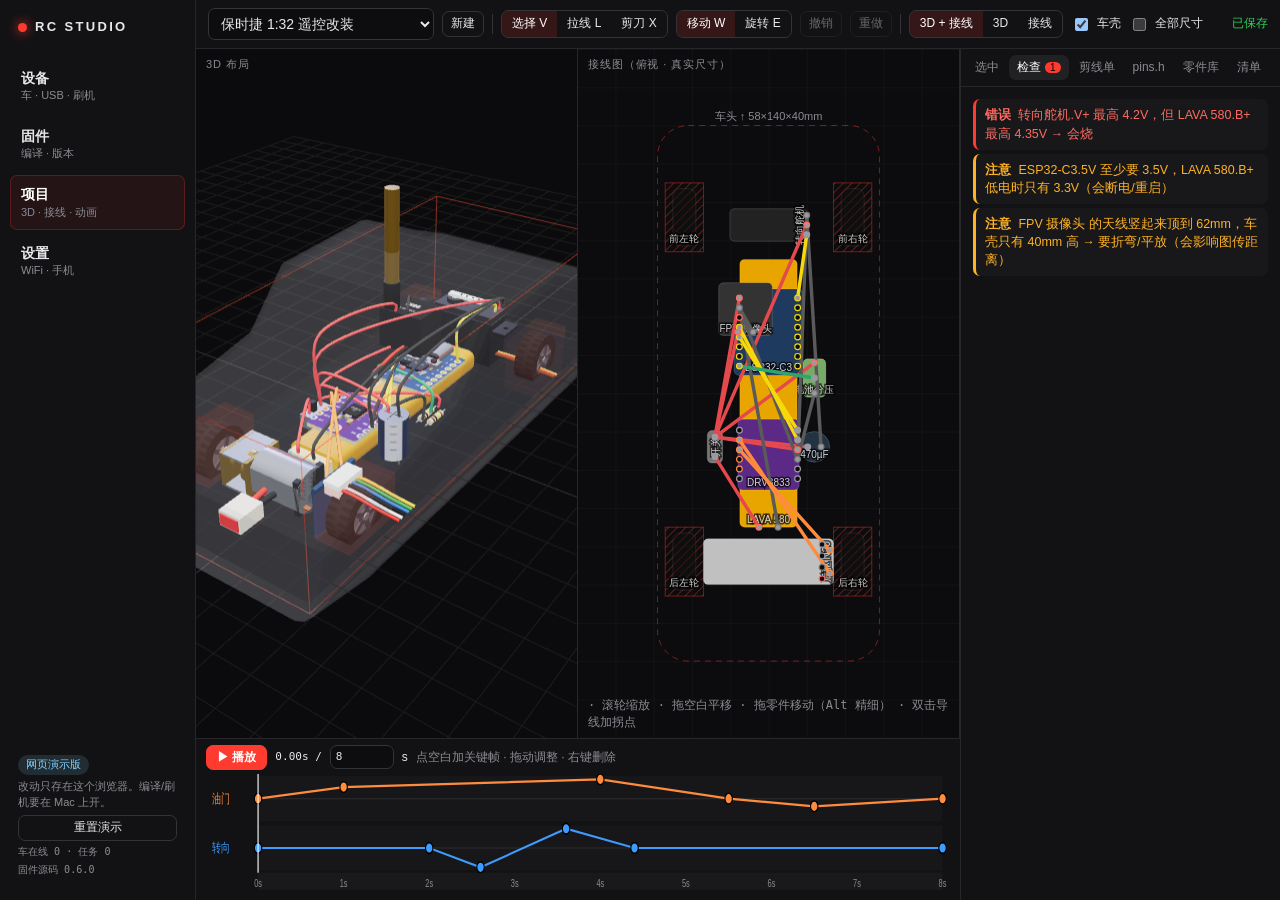
==== studio/index.html @ 54a803bc "site" ====
<!doctype html>
<html lang="zh">
<head>
<meta charset="utf-8">
<meta name="viewport" content="width=device-width, initial-scale=1">
<title>RC Studio</title>
<link rel="icon" href="data:image/svg+xml,<svg xmlns='http://www.w3.org/2000/svg' viewBox='0 0 32 32'><rect width='32' height='32' rx='6' fill='%23111'/><path d='M6 20h20l-3-7H10z' fill='%23ff3b30'/><circle cx='11' cy='22' r='3' fill='%23eee'/><circle cx='22' cy='22' r='3' fill='%23eee'/></svg>">
  <script type="module" crossorigin src="./assets/index-C6QKulaA.js"></script>
  <link rel="stylesheet" crossorigin href="./assets/index-D4DZ9nVJ.css">
</head>
<body><div id="root"></div></body>
</html>
---- studio/assets/index-D4DZ9nVJ.css ----
:root{--bg: #0a0a0b;--panel: #121214;--panel2: #18181b;--line: #26262b;--line2: #33333a;--text: #e8e8ea;--dim: #8b8b93;--red: #ff3b30;--amber: #ffb224;--green: #30d158;--blue: #3e9bff;--mono: ui-monospace, "SF Mono", Menlo, monospace;color-scheme:dark}*{box-sizing:border-box}html,body,#root{height:100%;margin:0}body{background:var(--bg);color:var(--text);font:14px/1.45 -apple-system,BlinkMacSystemFont,PingFang SC,Helvetica Neue,sans-serif}code,.mono{font-family:var(--mono);font-size:.92em}code{background:#ffffff10;padding:1px 5px;border-radius:4px}.dim{color:var(--dim)}.small{font-size:12px}.okc{color:var(--green)}.break{word-break:break-all}.grow{flex:1}button{font:inherit;color:var(--text);background:#2a2a30;border:1px solid var(--line2);border-radius:7px;padding:6px 12px;cursor:pointer;white-space:nowrap}button:hover:not(:disabled){border-color:#55555f}button:disabled{opacity:.4;cursor:default}button.primary{background:var(--red);border-color:var(--red);color:#fff;font-weight:600}button.ghost{background:transparent}button.danger{background:transparent;border-color:#ff3b3066;color:#ff6b61}button.xs{padding:3px 8px;font-size:12px}input,select{font:inherit;color:var(--text);background:#0d0d0f;border:1px solid var(--line2);border-radius:7px;padding:6px 8px;min-width:0}input:focus,select:focus{outline:2px solid #ff3b3055;border-color:var(--red)}input.tiny{width:64px;padding:3px 5px}label.check{display:inline-flex;align-items:center;gap:6px}.shell{display:grid;grid-template-columns:196px 1fr;height:100%}.side{background:var(--panel);border-right:1px solid var(--line);display:flex;flex-direction:column;padding:14px 10px;gap:4px}.brand{font-weight:800;letter-spacing:.18em;font-size:13px;padding:4px 8px 18px;display:flex;align-items:center;gap:8px}.brand .dot{width:9px;height:9px;border-radius:50%;background:var(--red);box-shadow:0 0 12px var(--red)}.tab{text-align:left;background:transparent;border:1px solid transparent;display:flex;flex-direction:column;padding:8px 10px}.tab b{font-weight:600}.tab small{color:var(--dim);font-size:11px}.tab.on{background:#ff3b3014;border-color:#ff3b3040}.tab.on b{color:#fff}.side-foot{margin-top:auto;display:flex;flex-direction:column;gap:4px;padding:8px;font-size:11px}.pill{font-size:11px;padding:2px 8px;border-radius:99px;width:fit-content}.pill.ok{background:#30d15820;color:var(--green)}.pill.bad{background:#ff3b3020;color:#ff6b61}.main{overflow:auto}.main.full{overflow:hidden}.empty{display:grid;place-items:center;height:100%;color:var(--dim);gap:10px}.page{max-width:1180px;padding:26px 32px 60px}.ph h1{margin:0 0 4px;font-size:24px;letter-spacing:-.01em}.ph p{margin:0 0 18px;max-width:760px}section{margin:26px 0}h2{font-size:13px;text-transform:uppercase;letter-spacing:.12em;color:var(--dim);margin:0 0 10px;display:flex;align-items:center;gap:10px;font-weight:600}.count{background:#ffffff12;color:var(--text);padding:0 7px;border-radius:99px;font-size:11px;letter-spacing:0}.grid{display:grid;grid-template-columns:repeat(auto-fill,minmax(330px,1fr));gap:12px}.card{background:var(--panel);border:1px solid var(--line);border-radius:12px;padding:14px;display:flex;flex-direction:column;gap:10px}.card.narrow{max-width:620px}.card.warn,.warn{color:var(--amber)}.card.warn{border-color:#ffb22440;background:#ffb2240a}.empty-card{color:var(--dim)}.car.off{opacity:.5}.car-top{display:flex;align-items:center;justify-content:space-between;gap:8px}.carno{font:800 26px/1 var(--mono);letter-spacing:-.02em}.kv{display:grid;grid-template-columns:64px 1fr;gap:3px 10px;margin:0;font-size:13px}.kv dt{color:var(--dim)}.kv dd{margin:0;overflow:hidden;text-overflow:ellipsis}.row{display:flex;gap:8px;align-items:center}.row.wrap{flex-wrap:wrap}.row select{flex:1}.form{display:grid;grid-template-columns:1fr 1fr;gap:8px}.form label{display:flex;flex-direction:column;gap:3px;font-size:12px;color:var(--dim)}.card.narrow .form{grid-template-columns:1fr}.tag{font-size:11px;padding:1px 8px;border-radius:99px;background:#ffffff10;white-space:nowrap}.tag.running{background:#ffb22422;color:var(--amber)}.tag.done{background:#30d15822;color:var(--green)}.tag.failed{background:#ff3b3022;color:#ff6b61}.tag.cancelled{color:var(--dim)}.tag.warn{background:#ffb22422;color:var(--amber)}.tbl{width:100%;border-collapse:collapse;font-size:13px}.tbl th{text-align:left;color:var(--dim);font-weight:500;font-size:11px;text-transform:uppercase;letter-spacing:.06em;padding:6px 8px;border-bottom:1px solid var(--line)}.tbl td{padding:6px 8px;border-bottom:1px solid #ffffff08;vertical-align:top}.log{background:#060607;border:1px solid var(--line);border-radius:8px;padding:8px 10px;font:11.5px/1.5 var(--mono);max-height:300px;overflow:auto;margin:0;white-space:pre-wrap;color:#c8c8cc}.log.serial{max-height:220px}.jobs{display:flex;flex-direction:column;gap:6px}.job{background:var(--panel);border:1px solid var(--line);border-radius:10px;padding:8px 12px;display:flex;flex-direction:column;gap:6px}.job.failed{border-color:#ff3b3040}.job-head{display:flex;gap:10px;align-items:center;cursor:pointer}.job-title{flex:1}.bar{height:3px;background:#ffffff10;border-radius:3px;overflow:hidden}.bar i{display:block;height:100%;background:var(--red);transition:width .3s}.err{color:#ff6b61}.toast{position:fixed;bottom:20px;left:50%;transform:translate(-50%);background:#222226;border:1px solid var(--line2);padding:10px 16px;border-radius:10px;z-index:50;box-shadow:0 10px 30px #0008;max-width:80vw}.toast.bad{border-color:var(--red);color:#ffb3ae}.proj{display:flex;flex-direction:column;height:100vh}.ptool{display:flex;align-items:center;gap:8px;padding:8px 12px;border-bottom:1px solid var(--line);background:var(--panel);flex-wrap:wrap}.ptool .sep{width:1px;height:20px;background:var(--line2)}.seg{display:inline-flex;border:1px solid var(--line2);border-radius:7px;overflow:hidden}.seg button{border:0;border-radius:0;background:transparent;padding:4px 10px;font-size:12px}.seg button.on{background:#ff3b3026;color:#fff}.pbody{flex:1;display:grid;grid-template-columns:1fr 320px;grid-template-rows:1fr auto;min-height:0}.views{display:grid;grid-template-columns:1fr 1fr;min-height:0}.views.\33 d,.views.\32 d{grid-template-columns:1fr}.pane{position:relative;min-height:0;border-right:1px solid var(--line);display:flex;flex-direction:column}.pane-t{position:absolute;top:8px;left:10px;font-size:11px;color:var(--dim);letter-spacing:.08em;z-index:2;pointer-events:none;text-transform:uppercase}.v3d{flex:1;min-height:0}.v3d canvas{display:block}.wiring{flex:1;min-height:0;position:relative;background:#0c0c0e}.wsvg{width:100%;height:100%;display:block;touch-action:none;-webkit-user-select:none;user-select:none}.wsvg.tool-cut{cursor:crosshair}.wsvg.tool-wire{cursor:copy}.wbar{position:absolute;bottom:6px;left:10px;pointer-events:none}.wsvg .encl{fill:none;stroke:#ff3b3070;stroke-dasharray:6 5}.dimtxt{fill:var(--dim);font-size:11px}.wpart rect{stroke:#ffffff25;stroke-width:1;cursor:grab}.wpart.wheel rect{opacity:.55}.wpart.on rect{stroke:var(--amber);stroke-width:2}.wpart.hl rect{stroke:var(--red);stroke-width:2.5}.plabel{fill:#fffc;font-size:10px;pointer-events:none;paint-order:stroke;stroke:#000a;stroke-width:3px}.wire .wline{fill:none;stroke-linecap:round;stroke-linejoin:round;pointer-events:none}.wire .whit{fill:none;stroke:transparent;stroke-width:8;cursor:pointer}.tool-cut .wire .whit{cursor:crosshair}.wire.on .wline{filter:drop-shadow(0 0 3px #fff8)}.bend{fill:#fff;stroke:#000;cursor:move}.pin circle{fill:#0c0c0e;stroke:#9a9aa3;stroke-width:1.2;cursor:pointer}.pin.used circle{fill:#9a9aa3}.pin.t-gnd circle{stroke:#777}.pin.t-power_in circle,.pin.t-power_src circle,.pin.t-power_out circle{stroke:#ff6b61}.pin.t-gpio circle{stroke:#f5d90a}.pin.t-motor_out circle,.pin.t-motor_in circle{stroke:#ff8b3e}.pin:hover circle,.pin.net circle{stroke:#fff;stroke-width:2.5}.pin.pend circle{fill:var(--amber);stroke:#fff}.pinlabel{fill:#ddd;font-size:8px;pointer-events:none;paint-order:stroke;stroke:#000;stroke-width:2.5px}.pendline{stroke:var(--amber);stroke-width:2;stroke-dasharray:4 3;pointer-events:none}.insp{grid-row:1 / span 2;grid-column:2;border-left:1px solid var(--line);background:var(--panel);display:flex;flex-direction:column;min-height:0}.itabs{display:flex;flex-wrap:wrap;gap:2px;padding:6px;border-bottom:1px solid var(--line)}.itabs button{background:transparent;border:0;padding:4px 8px;font-size:12px;color:var(--dim);position:relative}.itabs button.on{color:#fff;background:#ffffff10}.itabs .b{font-style:normal;font-size:10px;margin-left:4px;padding:0 5px;border-radius:99px;color:#000}.itabs .b.err{background:var(--red)}.itabs .b.warn{background:var(--amber)}.ibody{overflow:auto;padding:12px;flex:1}.stack{display:flex;flex-direction:column;gap:10px}.stack h3{margin:0;font-size:15px}.h3in{font-size:15px;font-weight:600;background:transparent;border-color:transparent;padding:3px 4px}.h3in:hover{border-color:var(--line2)}.grid3{display:grid;grid-template-columns:64px repeat(3,1fr);gap:4px;align-items:center;font-size:12px;color:var(--dim)}.grid3 input{width:100%}.note{background:#3e9bff12;border-left:2px solid var(--blue);padding:6px 8px;border-radius:4px}.sw{width:20px;height:20px;padding:0;border-radius:50%;border:2px solid #0000}.sw.on{border-color:#fff}.swatch{display:inline-block;width:12px;height:12px;border-radius:3px;flex:none}.issues{list-style:none;padding:0;margin:0;display:flex;flex-direction:column;gap:4px}.issues li{padding:7px 9px;border-radius:7px;font-size:12.5px;cursor:pointer;background:#ffffff06;border-left:3px solid}.issues li.err{border-color:var(--red)}.issues li.warn{border-color:var(--amber)}.issues li.info{border-color:#555;color:var(--dim)}.issues li b{font-weight:600;margin-right:4px}.issues li:hover{background:#ffffff10}.ok-big{color:var(--green);font-size:16px;padding:20px 0;text-align:center}.code{background:#060607;border:1px solid var(--line);border-radius:8px;padding:10px;font:11.5px/1.5 var(--mono);margin:0;white-space:pre-wrap}.libl{list-style:none;margin:0;padding:0;display:flex;flex-direction:column;gap:4px}.libl li{display:flex;gap:8px;align-items:center;padding:6px 8px;border-radius:8px;background:#ffffff06;cursor:grab}.libl li>div{flex:1;min-width:0}.libl b{font-weight:500;font-size:12.5px}.timeline{grid-column:1;border-top:1px solid var(--line);background:var(--panel);padding:6px 10px 8px}.tl-ctl{display:flex;align-items:center;gap:8px;margin-bottom:4px;font-size:12px}.tl-ctl button{padding:3px 10px;font-size:12px}.tl-svg{width:100%;height:118px;display:block}.lane{fill:#ffffff05;cursor:copy}.zero{stroke:#ffffff18}.lanelabel{font-size:12px}.key{cursor:grab;stroke:#000;stroke-width:1.5}.playhead{stroke:#fff;stroke-width:1.5;pointer-events:none}.scrub{fill:#ffffff08;cursor:ew-resize}.tick{fill:var(--dim);font-size:10px;pointer-events:none}@media (max-width: 900px){.shell{grid-template-columns:1fr;grid-template-rows:auto 1fr}.side{flex-direction:row;overflow-x:auto;padding:8px}.brand{padding:4px 8px}.side-foot{display:none}.page{padding:18px 16px 40px}.pbody{grid-template-columns:1fr}.insp{grid-row:auto;grid-column:1;max-height:40vh}.views{grid-template-columns:1fr;grid-template-rows:1fr 1fr}}.card.warn,.card.empty-card{display:block}.dimsbox{display:grid;gap:4px;background:#7fd3ff0d;border:1px solid #7fd3ff2a;border-radius:8px;padding:8px 10px}.dimsbox div{display:grid;grid-template-columns:22px 1fr auto;gap:8px;align-items:baseline;font-size:13px}.dimsbox span{color:var(--dim)}.dimsbox i{color:#7fd3ff;font-style:normal;font-size:12px;font-family:var(--mono)}.dimsbox a{color:#7fd3ff}.pill.demo{background:#7fd3ff22;color:#7fd3ff}.views>.pane{min-width:0;overflow:hidden}.v3d{position:relative;overflow:hidden}.v3d canvas{position:absolute;top:0;right:0;bottom:0;left:0}.dim2d line{stroke:#7fd3ff;stroke-width:1;pointer-events:none}.dim2d text{fill:#cdeeff;font:600 11px var(--mono);pointer-events:none;paint-order:stroke;stroke:#000;stroke-width:3px}.dim2d text.hz{fill:#9bb;font-weight:500}.drive{flex-direction:column}.drive.on{border-color:#30d15840}.drive-row{display:flex;align-items:center;gap:12px}.lamp{width:12px;height:12px;border-radius:50%;background:#444;flex:none}.lamp.on{background:var(--green);box-shadow:0 0 10px var(--green)}.drive code{margin-right:6px}.pill.btn{border:0;cursor:pointer;text-align:left}.pill.off{background:#ffffff10;color:var(--dim)}
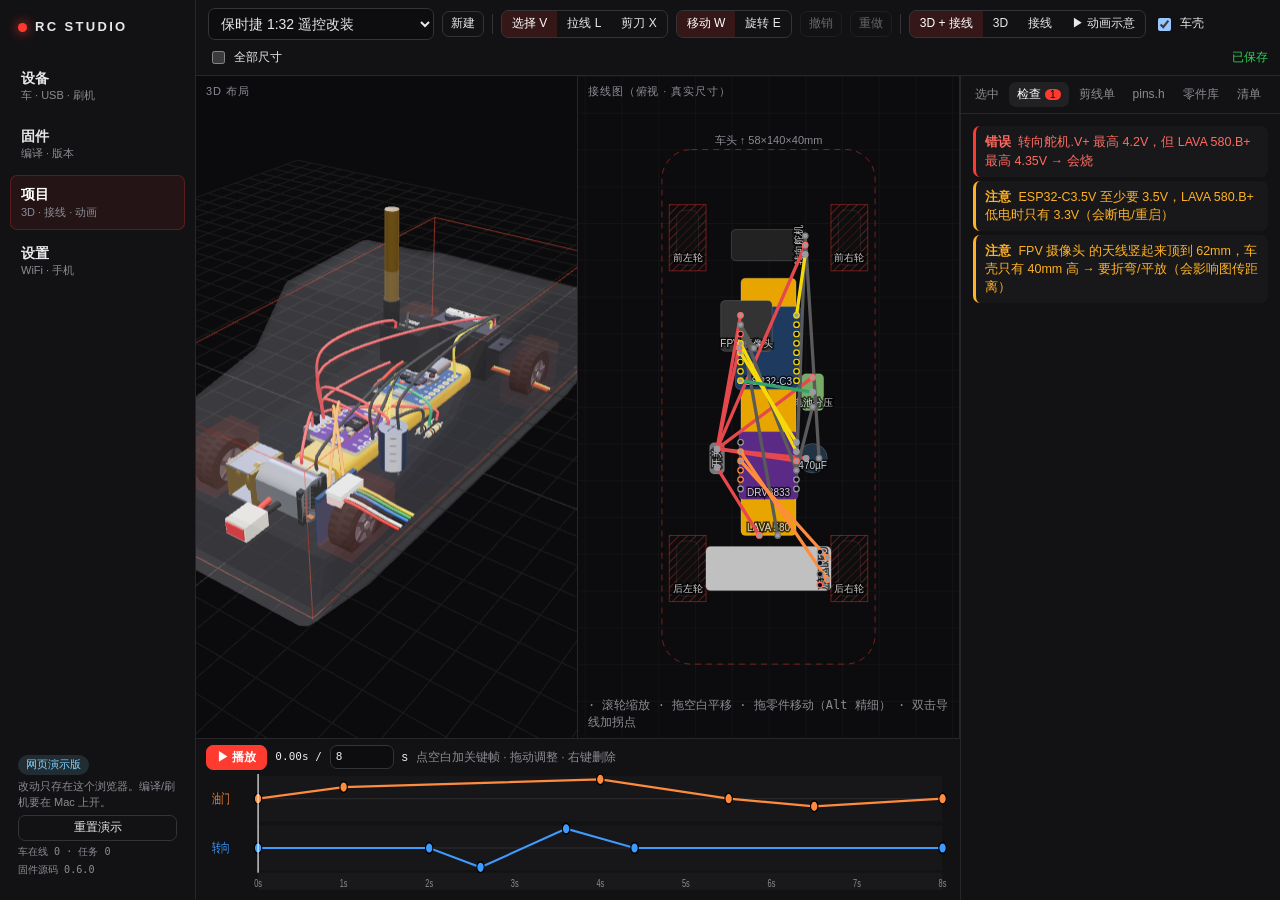
==== commit 8227ab7d: "site: rc 专用页面 + 真实零件 3D + 动画示意" ====
--- a/studio/index.html
+++ b/studio/index.html
@@ -5,8 +5,8 @@
 <meta name="viewport" content="width=device-width, initial-scale=1">
 <title>RC Studio</title>
 <link rel="icon" href="data:image/svg+xml,<svg xmlns='http://www.w3.org/2000/svg' viewBox='0 0 32 32'><rect width='32' height='32' rx='6' fill='%23111'/><path d='M6 20h20l-3-7H10z' fill='%23ff3b30'/><circle cx='11' cy='22' r='3' fill='%23eee'/><circle cx='22' cy='22' r='3' fill='%23eee'/></svg>">
-  <script type="module" crossorigin src="./assets/index-C6QKulaA.js"></script>
-  <link rel="stylesheet" crossorigin href="./assets/index-D4DZ9nVJ.css">
+  <script type="module" crossorigin src="./assets/index-CjEuXQhA.js"></script>
+  <link rel="stylesheet" crossorigin href="./assets/index-CECqwJJr.css">
 </head>
 <body><div id="root"></div></body>
 </html>
--- a/studio/assets/index-CECqwJJr.css
+++ b/studio/assets/index-CECqwJJr.css
@@ -0,0 +1 @@
+:root{--bg: #0a0a0b;--panel: #121214;--panel2: #18181b;--line: #26262b;--line2: #33333a;--text: #e8e8ea;--dim: #8b8b93;--red: #ff3b30;--amber: #ffb224;--green: #30d158;--blue: #3e9bff;--mono: ui-monospace, "SF Mono", Menlo, monospace;color-scheme:dark}*{box-sizing:border-box}html,body,#root{height:100%;margin:0}body{background:var(--bg);color:var(--text);font:14px/1.45 -apple-system,BlinkMacSystemFont,PingFang SC,Helvetica Neue,sans-serif}code,.mono{font-family:var(--mono);font-size:.92em}code{background:#ffffff10;padding:1px 5px;border-radius:4px}.dim{color:var(--dim)}.small{font-size:12px}.okc{color:var(--green)}.break{word-break:break-all}.grow{flex:1}button{font:inherit;color:var(--text);background:#2a2a30;border:1px solid var(--line2);border-radius:7px;padding:6px 12px;cursor:pointer;white-space:nowrap}button:hover:not(:disabled){border-color:#55555f}button:disabled{opacity:.4;cursor:default}button.primary{background:var(--red);border-color:var(--red);color:#fff;font-weight:600}button.ghost{background:transparent}button.danger{background:transparent;border-color:#ff3b3066;color:#ff6b61}button.xs{padding:3px 8px;font-size:12px}input,select{font:inherit;color:var(--text);background:#0d0d0f;border:1px solid var(--line2);border-radius:7px;padding:6px 8px;min-width:0}input:focus,select:focus{outline:2px solid #ff3b3055;border-color:var(--red)}input.tiny{width:64px;padding:3px 5px}label.check{display:inline-flex;align-items:center;gap:6px}.shell{display:grid;grid-template-columns:196px 1fr;height:100%}.side{background:var(--panel);border-right:1px solid var(--line);display:flex;flex-direction:column;padding:14px 10px;gap:4px}.brand{font-weight:800;letter-spacing:.18em;font-size:13px;padding:4px 8px 18px;display:flex;align-items:center;gap:8px}.brand .dot{width:9px;height:9px;border-radius:50%;background:var(--red);box-shadow:0 0 12px var(--red)}.tab{text-align:left;background:transparent;border:1px solid transparent;display:flex;flex-direction:column;padding:8px 10px}.tab b{font-weight:600}.tab small{color:var(--dim);font-size:11px}.tab.on{background:#ff3b3014;border-color:#ff3b3040}.tab.on b{color:#fff}.side-foot{margin-top:auto;display:flex;flex-direction:column;gap:4px;padding:8px;font-size:11px}.pill{font-size:11px;padding:2px 8px;border-radius:99px;width:fit-content}.pill.ok{background:#30d15820;color:var(--green)}.pill.bad{background:#ff3b3020;color:#ff6b61}.main{overflow:auto}.main.full{overflow:hidden}.empty{display:grid;place-items:center;height:100%;color:var(--dim);gap:10px}.page{max-width:1180px;padding:26px 32px 60px}.ph h1{margin:0 0 4px;font-size:24px;letter-spacing:-.01em}.ph p{margin:0 0 18px;max-width:760px}section{margin:26px 0}h2{font-size:13px;text-transform:uppercase;letter-spacing:.12em;color:var(--dim);margin:0 0 10px;display:flex;align-items:center;gap:10px;font-weight:600}.count{background:#ffffff12;color:var(--text);padding:0 7px;border-radius:99px;font-size:11px;letter-spacing:0}.grid{display:grid;grid-template-columns:repeat(auto-fill,minmax(330px,1fr));gap:12px}.card{background:var(--panel);border:1px solid var(--line);border-radius:12px;padding:14px;display:flex;flex-direction:column;gap:10px}.card.narrow{max-width:620px}.card.warn,.warn{color:var(--amber)}.card.warn{border-color:#ffb22440;background:#ffb2240a}.empty-card{color:var(--dim)}.car.off{opacity:.5}.car-top{display:flex;align-items:center;justify-content:space-between;gap:8px}.carno{font:800 26px/1 var(--mono);letter-spacing:-.02em}.kv{display:grid;grid-template-columns:64px 1fr;gap:3px 10px;margin:0;font-size:13px}.kv dt{color:var(--dim)}.kv dd{margin:0;overflow:hidden;text-overflow:ellipsis}.row{display:flex;gap:8px;align-items:center}.row.wrap{flex-wrap:wrap}.row select{flex:1}.form{display:grid;grid-template-columns:1fr 1fr;gap:8px}.form label{display:flex;flex-direction:column;gap:3px;font-size:12px;color:var(--dim)}.card.narrow .form{grid-template-columns:1fr}.tag{font-size:11px;padding:1px 8px;border-radius:99px;background:#ffffff10;white-space:nowrap}.tag.running{background:#ffb22422;color:var(--amber)}.tag.done{background:#30d15822;color:var(--green)}.tag.failed{background:#ff3b3022;color:#ff6b61}.tag.cancelled{color:var(--dim)}.tag.warn{background:#ffb22422;color:var(--amber)}.tbl{width:100%;border-collapse:collapse;font-size:13px}.tbl th{text-align:left;color:var(--dim);font-weight:500;font-size:11px;text-transform:uppercase;letter-spacing:.06em;padding:6px 8px;border-bottom:1px solid var(--line)}.tbl td{padding:6px 8px;border-bottom:1px solid #ffffff08;vertical-align:top}.log{background:#060607;border:1px solid var(--line);border-radius:8px;padding:8px 10px;font:11.5px/1.5 var(--mono);max-height:300px;overflow:auto;margin:0;white-space:pre-wrap;color:#c8c8cc}.log.serial{max-height:220px}.jobs{display:flex;flex-direction:column;gap:6px}.job{background:var(--panel);border:1px solid var(--line);border-radius:10px;padding:8px 12px;display:flex;flex-direction:column;gap:6px}.job.failed{border-color:#ff3b3040}.job-head{display:flex;gap:10px;align-items:center;cursor:pointer}.job-title{flex:1}.bar{height:3px;background:#ffffff10;border-radius:3px;overflow:hidden}.bar i{display:block;height:100%;background:var(--red);transition:width .3s}.err{color:#ff6b61}.toast{position:fixed;bottom:20px;left:50%;transform:translate(-50%);background:#222226;border:1px solid var(--line2);padding:10px 16px;border-radius:10px;z-index:50;box-shadow:0 10px 30px #0008;max-width:80vw}.toast.bad{border-color:var(--red);color:#ffb3ae}.proj{display:flex;flex-direction:column;height:100vh}.ptool{display:flex;align-items:center;gap:8px;padding:8px 12px;border-bottom:1px solid var(--line);background:var(--panel);flex-wrap:wrap}.ptool .sep{width:1px;height:20px;background:var(--line2)}.seg{display:inline-flex;border:1px solid var(--line2);border-radius:7px;overflow:hidden}.seg button{border:0;border-radius:0;background:transparent;padding:4px 10px;font-size:12px}.seg button.on{background:#ff3b3026;color:#fff}.pbody{flex:1;display:grid;grid-template-columns:1fr 320px;grid-template-rows:1fr auto;min-height:0}.views{display:grid;grid-template-columns:1fr 1fr;min-height:0}.views.\33 d,.views.\32 d{grid-template-columns:1fr}.pane{position:relative;min-height:0;border-right:1px solid var(--line);display:flex;flex-direction:column}.pane-t{position:absolute;top:8px;left:10px;font-size:11px;color:var(--dim);letter-spacing:.08em;z-index:2;pointer-events:none;text-transform:uppercase}.v3d{flex:1;min-height:0}.v3d canvas{display:block}.wiring{flex:1;min-height:0;position:relative;background:#0c0c0e}.wsvg{width:100%;height:100%;display:block;touch-action:none;-webkit-user-select:none;user-select:none}.wsvg.tool-cut{cursor:crosshair}.wsvg.tool-wire{cursor:copy}.wbar{position:absolute;bottom:6px;left:10px;pointer-events:none}.wsvg .encl{fill:none;stroke:#ff3b3070;stroke-dasharray:6 5}.dimtxt{fill:var(--dim);font-size:11px}.wpart rect{stroke:#ffffff25;stroke-width:1;cursor:grab}.wpart.wheel rect{opacity:.55}.wpart.on rect{stroke:var(--amber);stroke-width:2}.wpart.hl rect{stroke:var(--red);stroke-width:2.5}.plabel{fill:#fffc;font-size:10px;pointer-events:none;paint-order:stroke;stroke:#000a;stroke-width:3px}.wire .wline{fill:none;stroke-linecap:round;stroke-linejoin:round;pointer-events:none}.wire .whit{fill:none;stroke:transparent;stroke-width:8;cursor:pointer}.tool-cut .wire .whit{cursor:crosshair}.wire.on .wline{filter:drop-shadow(0 0 3px #fff8)}.bend{fill:#fff;stroke:#000;cursor:move}.pin circle{fill:#0c0c0e;stroke:#9a9aa3;stroke-width:1.2;cursor:pointer}.pin.used circle{fill:#9a9aa3}.pin.t-gnd circle{stroke:#777}.pin.t-power_in circle,.pin.t-power_src circle,.pin.t-power_out circle{stroke:#ff6b61}.pin.t-gpio circle{stroke:#f5d90a}.pin.t-motor_out circle,.pin.t-motor_in circle{stroke:#ff8b3e}.pin:hover circle,.pin.net circle{stroke:#fff;stroke-width:2.5}.pin.pend circle{fill:var(--amber);stroke:#fff}.pinlabel{fill:#ddd;font-size:8px;pointer-events:none;paint-order:stroke;stroke:#000;stroke-width:2.5px}.pendline{stroke:var(--amber);stroke-width:2;stroke-dasharray:4 3;pointer-events:none}.insp{grid-row:1 / span 2;grid-column:2;border-left:1px solid var(--line);background:var(--panel);display:flex;flex-direction:column;min-height:0}.itabs{display:flex;flex-wrap:wrap;gap:2px;padding:6px;border-bottom:1px solid var(--line)}.itabs button{background:transparent;border:0;padding:4px 8px;font-size:12px;color:var(--dim);position:relative}.itabs button.on{color:#fff;background:#ffffff10}.itabs .b{font-style:normal;font-size:10px;margin-left:4px;padding:0 5px;border-radius:99px;color:#000}.itabs .b.err{background:var(--red)}.itabs .b.warn{background:var(--amber)}.ibody{overflow:auto;padding:12px;flex:1}.stack{display:flex;flex-direction:column;gap:10px}.stack h3{margin:0;font-size:15px}.h3in{font-size:15px;font-weight:600;background:transparent;border-color:transparent;padding:3px 4px}.h3in:hover{border-color:var(--line2)}.grid3{display:grid;grid-template-columns:64px repeat(3,1fr);gap:4px;align-items:center;font-size:12px;color:var(--dim)}.grid3 input{width:100%}.note{background:#3e9bff12;border-left:2px solid var(--blue);padding:6px 8px;border-radius:4px}.sw{width:20px;height:20px;padding:0;border-radius:50%;border:2px solid #0000}.sw.on{border-color:#fff}.swatch{display:inline-block;width:12px;height:12px;border-radius:3px;flex:none}.issues{list-style:none;padding:0;margin:0;display:flex;flex-direction:column;gap:4px}.issues li{padding:7px 9px;border-radius:7px;font-size:12.5px;cursor:pointer;background:#ffffff06;border-left:3px solid}.issues li.err{border-color:var(--red)}.issues li.warn{border-color:var(--amber)}.issues li.info{border-color:#555;color:var(--dim)}.issues li b{font-weight:600;margin-right:4px}.issues li:hover{background:#ffffff10}.ok-big{color:var(--green);font-size:16px;padding:20px 0;text-align:center}.code{background:#060607;border:1px solid var(--line);border-radius:8px;padding:10px;font:11.5px/1.5 var(--mono);margin:0;white-space:pre-wrap}.libl{list-style:none;margin:0;padding:0;display:flex;flex-direction:column;gap:4px}.libl li{display:flex;gap:8px;align-items:center;padding:6px 8px;border-radius:8px;background:#ffffff06;cursor:grab}.libl li>div{flex:1;min-width:0}.libl b{font-weight:500;font-size:12.5px}.timeline{grid-column:1;border-top:1px solid var(--line);background:var(--panel);padding:6px 10px 8px}.tl-ctl{display:flex;align-items:center;gap:8px;margin-bottom:4px;font-size:12px}.tl-ctl button{padding:3px 10px;font-size:12px}.tl-svg{width:100%;height:118px;display:block}.lane{fill:#ffffff05;cursor:copy}.zero{stroke:#ffffff18}.lanelabel{font-size:12px}.key{cursor:grab;stroke:#000;stroke-width:1.5}.playhead{stroke:#fff;stroke-width:1.5;pointer-events:none}.scrub{fill:#ffffff08;cursor:ew-resize}.tick{fill:var(--dim);font-size:10px;pointer-events:none}@media (max-width: 900px){.shell{grid-template-columns:1fr;grid-template-rows:auto 1fr}.side{flex-direction:row;overflow-x:auto;padding:8px}.brand{padding:4px 8px}.side-foot{display:none}.page{padding:18px 16px 40px}.pbody{grid-template-columns:1fr}.insp{grid-row:auto;grid-column:1;max-height:40vh}.views{grid-template-columns:1fr;grid-template-rows:1fr 1fr}}.card.warn,.card.empty-card{display:block}.dimsbox{display:grid;gap:4px;background:#7fd3ff0d;border:1px solid #7fd3ff2a;border-radius:8px;padding:8px 10px}.dimsbox div{display:grid;grid-template-columns:22px 1fr auto;gap:8px;align-items:baseline;font-size:13px}.dimsbox span{color:var(--dim)}.dimsbox i{color:#7fd3ff;font-style:normal;font-size:12px;font-family:var(--mono)}.dimsbox a{color:#7fd3ff}.pill.demo{background:#7fd3ff22;color:#7fd3ff}.views>.pane{min-width:0;overflow:hidden}.v3d{position:relative;overflow:hidden}.v3d canvas{position:absolute;top:0;right:0;bottom:0;left:0}.dim2d line{stroke:#7fd3ff;stroke-width:1;pointer-events:none}.dim2d text{fill:#cdeeff;font:600 11px var(--mono);pointer-events:none;paint-order:stroke;stroke:#000;stroke-width:3px}.dim2d text.hz{fill:#9bb;font-weight:500}.drive{flex-direction:column}.drive.on{border-color:#30d15840}.drive-row{display:flex;align-items:center;gap:12px}.lamp{width:12px;height:12px;border-radius:50%;background:#444;flex:none}.lamp.on{background:var(--green);box-shadow:0 0 10px var(--green)}.drive code{margin-right:6px}.pill.btn{border:0;cursor:pointer;text-align:left}.pill.off{background:#ffffff10;color:var(--dim)}.views.ex{grid-template-columns:1fr}.explainer{position:absolute;top:0;right:0;bottom:0;left:0;display:grid;grid-template-columns:1fr 300px;background:radial-gradient(ellipse at 40% 30%,#1a1d26,#0b0c10 70%)}.ex-svg{width:100%;height:100%;display:block}.ex-title{fill:#fff;font:800 44px -apple-system,PingFang SC,sans-serif;letter-spacing:.02em}.ex-sub{fill:#8b8b93;font:500 17px -apple-system,PingFang SC,sans-serif}.ex-wire{fill:none;stroke-width:5;stroke-linecap:round;stroke-linejoin:round}.ex-flow{fill:none;stroke-width:2.2;stroke-linecap:round;stroke-dasharray:2 16}.ex-pin circle{fill:#fff;stroke:#000;stroke-width:1}.ex-pin rect{fill:#1d4ed8}.ex-pin text{fill:#fff;font:700 11px ui-monospace,Menlo,monospace}.ex-tag rect{fill:#ffe066}.ex-tag rect.k-mcu{fill:#c7d2fe}.ex-tag rect.k-driver{fill:#e9d5ff}.ex-tag rect.k-battery{fill:#fde68a}.ex-tag rect.k-motor,.ex-tag rect.k-servo{fill:#bbf7d0}.ex-tag rect.k-video{fill:#fecaca}.ex-tag text{fill:#111;font:700 15px -apple-system,PingFang SC,sans-serif}.ex-tag .ex-tip,.ex-tip{fill:#a8b0c0;font:500 14px -apple-system,PingFang SC,sans-serif}.ex-hub{fill:#2a2d36;stroke:#c9ccd6;stroke-width:2}.ex-motor rect{fill:#e8e8ee}.ex-servo circle{fill:#fff}.ex-servo rect{fill:#f2f2f0;stroke:#999}.ex-car{width:100%;height:120px;display:block;margin-top:8px}.ex-car rect{fill:#111;stroke:#666;stroke-width:1}.ex-car rect.body{fill:#2a2d36;stroke:#ff3b30;stroke-width:2}.ex-arrow.rev{fill:#ff9f0a}.ex-arrow{fill:#30d158}.ex-side{padding:18px 16px;display:flex;flex-direction:column;gap:12px;overflow:auto}.ex-card{background:#f7f7f5;color:#111;border-radius:14px;padding:14px 16px}.ex-card h4{margin:0 0 10px;font-size:15px;letter-spacing:.04em}.ex-leg{display:grid;grid-template-columns:18px 1fr;gap:2px 8px;align-items:center;font-size:12.5px;margin:5px 0}.ex-leg i{width:16px;height:6px;border-radius:3px}.ex-leg b{grid-column:2;font-size:11px;color:#555;font-weight:500}.ex-card.live{background:#101626;color:#e8e8ea;border:1px solid #2a3350}.ex-card.live h4{color:#7fd3ff}.ex-row{display:flex;justify-content:space-between;font-size:14px;margin:6px 0}.ex-row span{color:#9aa3b8}.ex-bar{height:6px;background:#ffffff14;border-radius:3px;overflow:hidden}.ex-bar i{display:block;height:100%;transition:width .1s}.ex-state{margin-top:10px;text-align:center;font-weight:800;letter-spacing:.08em;padding:10px;border-radius:10px}.ex-state.go{background:#30d158;color:#062}.ex-state.rev{background:#ff9f0a;color:#331}.ex-state.idle{background:#2a3350;color:#9aa3b8}.ex-ctl{display:flex;flex-direction:column;gap:6px;margin-top:10px}.ex-ctl button{background:#1d2540;border-color:#2a3350;color:#e8e8ea}.ex-card.warn{background:#e8f8ec;color:#155724;border:1px solid #b7e4c2}.ex-card.warn .small{color:#2d6a3e;margin-top:4px}@media (max-width: 900px){.explainer{grid-template-columns:1fr;grid-template-rows:60vh auto;position:relative}}.pbody.exmode{grid-template-columns:1fr;grid-template-rows:1fr}.pbody.exmode .insp,.pbody.exmode .timeline{display:none}.explainer:fullscreen{grid-template-columns:1fr 320px}
